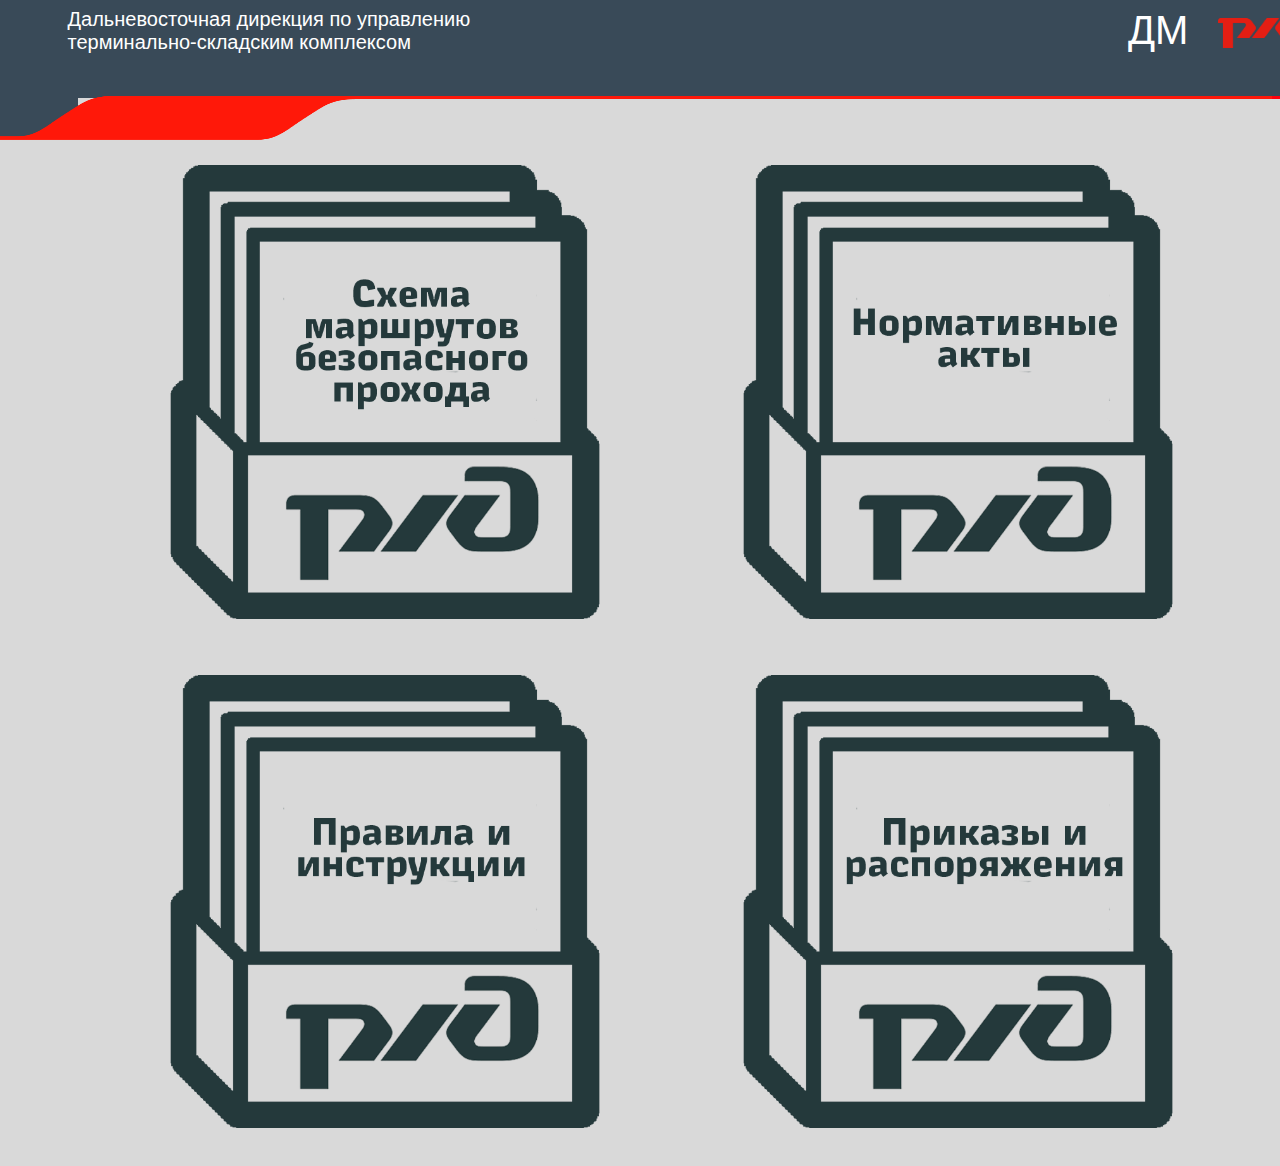
==== DM.html @ 72ba2750 "Add files via upload" ====
<!DOCTYPE html>
<html>    
<head>
<link rel="stylesheet" type="text/css" href="css/style.css">
<title>Уголок по охране труда</title>
</head>
<header>
    <div style="position: relative;">
        <div class="text">Дальневосточная дирекция по управлению <br> 
            терминально-складским комплексом</div>
        <h style="margin-right: 200px; margin-top: 10px; position: absolute; float: right; float: right; top: 0; right: 0; z-index: 1;">ДМ</h>
        <img src="images/Logo_red.png" style="height: 40px; margin-right: 80px; margin-top: 10px; position: absolute; float: right; top: 0; right: 0; z-index: 1;">
     </div>
</header>
<body>
    <div style="position: relative;">
        <div class="b" style="width: 90px; margin-left: -20px; margin-top: -2px; height: 43px; top: 0; right: 0; z-index: 1;"></div>
        <div class="r" style="width: 200px; margin-right: -9%; margin-top: 0px; float: right; position: absolute; height: 3px; top: 0; right: 0; z-index: 1;"></div>
        <img src="images/graphic_element.png" style="height: 45px; width: 110%; margin-left: -10px; position: absolute; top: 0; right: 0; z-index: 1;">
    </div>


    <a href="#">
        <img src="images/folders/page/1.png" style="width: 40%; margin-left: 5%;">
    </a>
    <a href="#">
        <img src="images/folders/page/2.png" style="width: 40%; margin-left: 5%;">
    </a>
    <a href="#">
        <img src="images/folders/page/3.png" style="width: 40%; margin-left: 5%;">
    </a>
    <a href="https://disk.yandex.ru/client/disk/%D0%94%D0%9C/%D0%9F%D1%80%D0%B8%D0%BA%D0%B0%D0%B7%D1%8B%20%D0%B8%20%D1%80%D0%B0%D1%81%D0%BF%D0%BE%D1%80%D1%8F%D0%B6%D0%B5%D0%BD%D0%B8%D1%8F">
        <img src="images/folders/page/4.png" style="width: 40%; margin-left: 5%;">
    </a>
   


</body>
</html>
---- css/style.css ----
header{
    background-color: #394A58;
    width: 110%;
    height: 100px;
    margin-left: -10px;
    margin-top: -10px;
}

body {
    text-align: center;
    align-content: center;
    background-color: #D9D9D9;
    font-family:'RussianRail G Regular', Tahoma, Geneva, Verdana, sans-serif;
}

h{
    font-size: 40px;
    color: white;
    text-align: left;
    margin-left: -50%;

    font-family:'RussianRail G Pro Bold', Tahoma, Geneva, Verdana, sans-serif;
}

.text {
    font-size: 20px;
    width: 50%;
    height: 10px;
    color: white;
    text-align: left;

    margin-right: 200px;
    font-family:'RussianRail G Pro', Tahoma, Geneva, Verdana, sans-serif;

    padding-left: 5%;
    padding-top: 10px;
    padding-bottom: 10%;
    padding-right: 100px;   
}

.b { background: #394A58; }
.r { background: #ff000d; }

a{
    text-decoration: none;
}
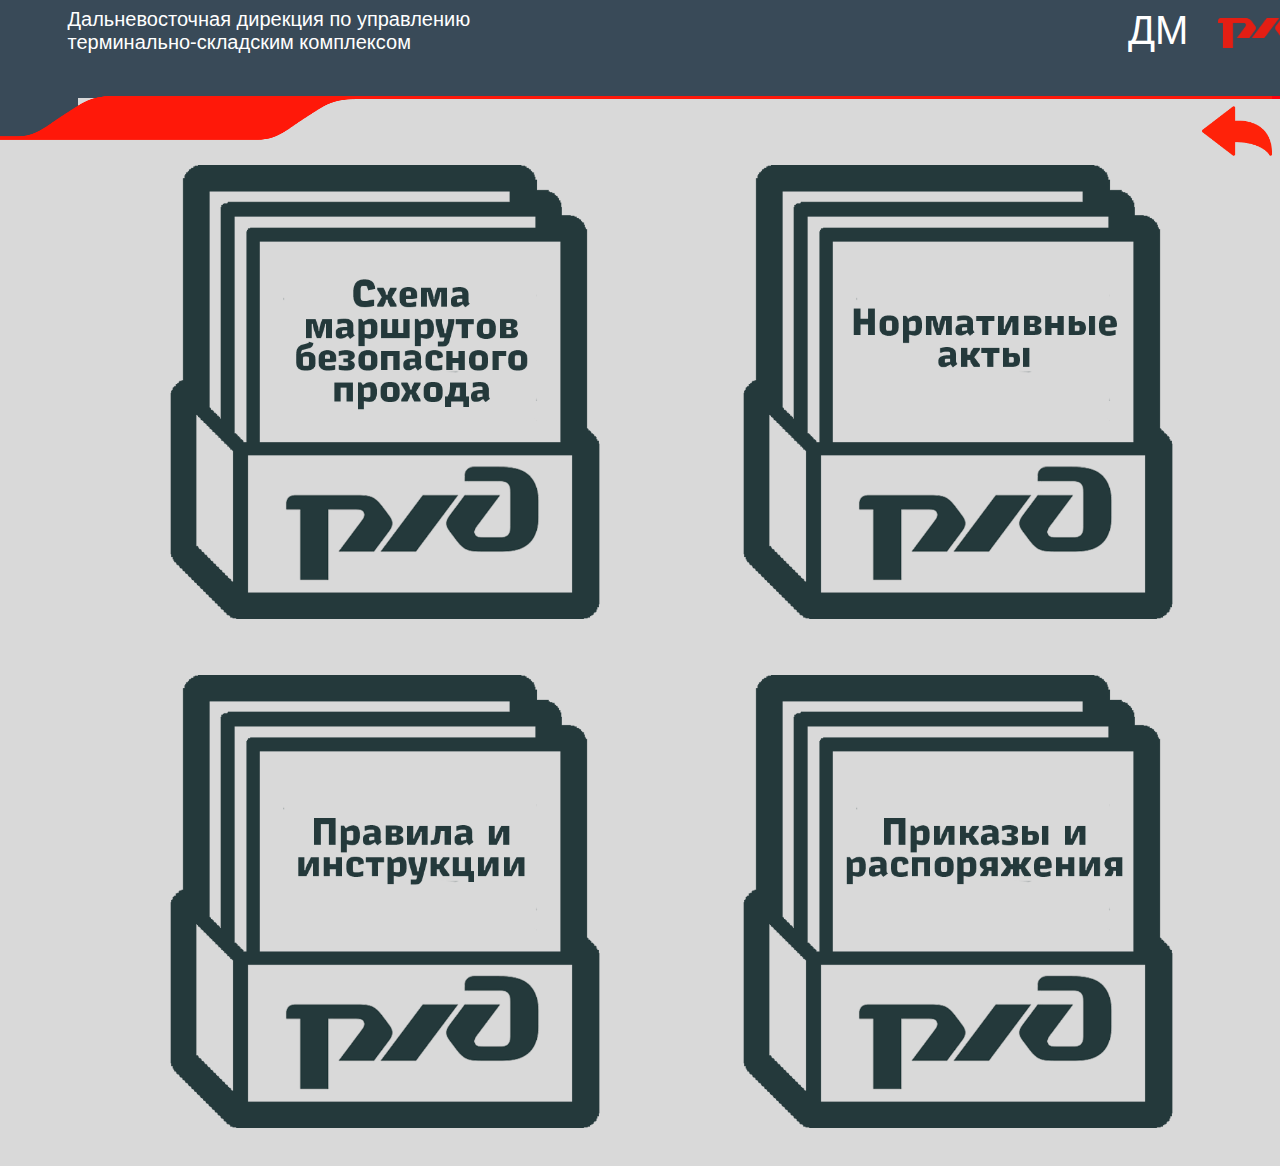
==== commit 047eed42: "Update DM.html" ====
--- a/DM.html
+++ b/DM.html
@@ -17,6 +17,9 @@
         <div class="b" style="width: 90px; margin-left: -20px; margin-top: -2px; height: 43px; top: 0; right: 0; z-index: 1;"></div>
         <div class="r" style="width: 200px; margin-right: -9%; margin-top: 0px; float: right; position: absolute; height: 3px; top: 0; right: 0; z-index: 1;"></div>
         <img src="images/graphic_element.png" style="height: 45px; width: 110%; margin-left: -10px; position: absolute; top: 0; right: 0; z-index: 1;">
+        <a href="index.html">
+            <img src="images/arrow.png" style="width: 70px; float: right; position:absolute; top: 0; right: 0; z-index: 1;">
+        </a>
     </div>
 
 
@@ -36,4 +39,4 @@
 
 
 </body>
-</html>+</html>
--- a/css/style.css
+++ b/css/style.css
@@ -43,4 +43,4 @@
 
 a{
     text-decoration: none;
-}
+}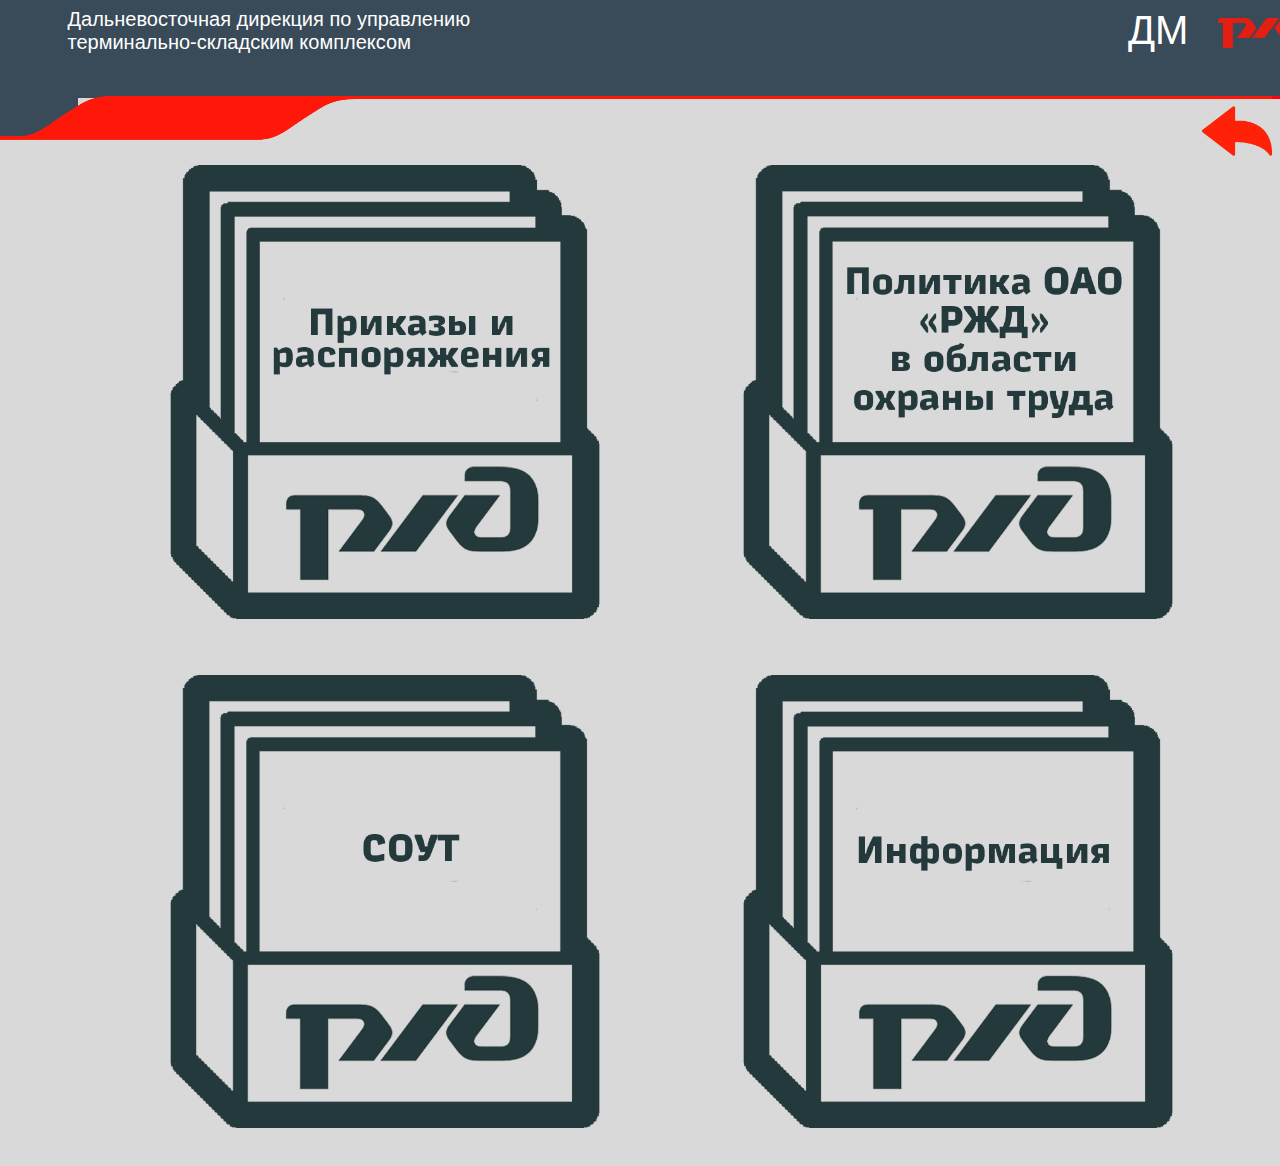
==== commit fbee2bab: "Update DM.html" ====
--- a/DM.html
+++ b/DM.html
@@ -22,19 +22,19 @@
         </a>
     </div>
 
-
-    <a href="#">
-        <img src="images/folders/page/1.png" style="width: 40%; margin-left: 5%;">
-    </a>
-    <a href="#">
-        <img src="images/folders/page/2.png" style="width: 40%; margin-left: 5%;">
-    </a>
-    <a href="#">
-        <img src="images/folders/page/3.png" style="width: 40%; margin-left: 5%;">
-    </a>
-    <a href="https://disk.yandex.ru/client/disk/%D0%94%D0%9C/%D0%9F%D1%80%D0%B8%D0%BA%D0%B0%D0%B7%D1%8B%20%D0%B8%20%D1%80%D0%B0%D1%81%D0%BF%D0%BE%D1%80%D1%8F%D0%B6%D0%B5%D0%BD%D0%B8%D1%8F">
+    <a href="https://disk.yandex.ru/d/CHm2IHKzkaex5Q">
         <img src="images/folders/page/4.png" style="width: 40%; margin-left: 5%;">
     </a>
+    <a href="https://disk.yandex.ru/d/iCnMMqNAlcVNnQ">
+        <img src="images/folders/page/12.png" style="width: 40%; margin-left: 5%;">
+    </a>
+    <a href="https://disk.yandex.ru/d/3SFdHWCLn-HVVw">
+        <img src="images/folders/page/13.png" style="width: 40%; margin-left: 5%;">
+    </a>
+    <a href="https://disk.yandex.ru/d/bm68wIHJSINyug">
+        <img src="images/folders/page/11.png" style="width: 40%; margin-left: 5%;">
+    </a>
+    
    
 
 
